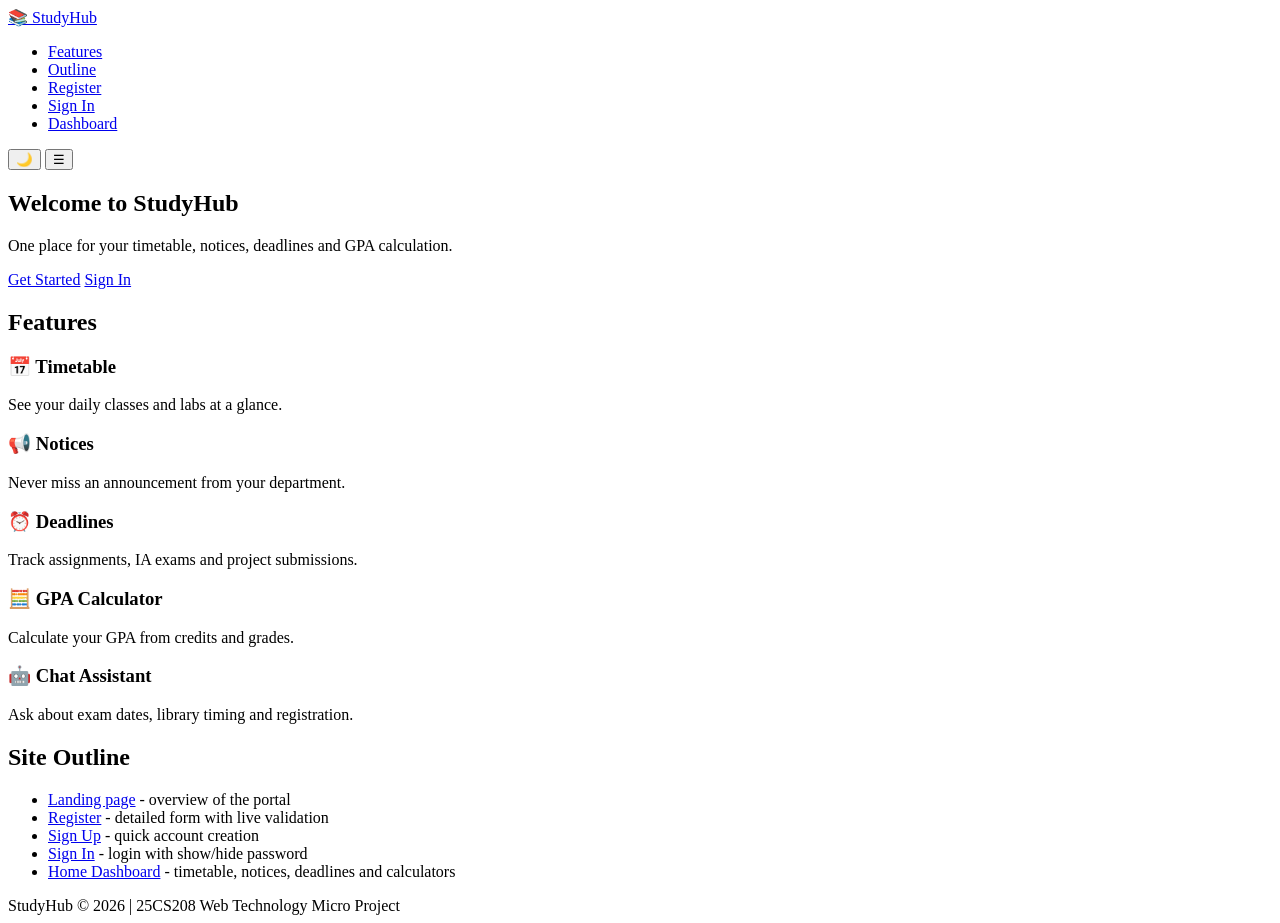
==== index.html @ f501159a "index.html" ====
<!DOCTYPE html>
<html lang="en" data-theme="light">
<head>
  <meta charset="UTF-8">
  <meta name="viewport" content="width=device-width, initial-scale=1.0">
  <title>StudyHub - Student Campus Portal</title>
  <link rel="stylesheet" href="css/styles.css">
  <link rel="stylesheet" href="css/layout.css">
</head>
<body>
  <header class="site-header">
    <nav class="nav-bar">
      <a href="index.html" class="brand">📚 StudyHub</a>
      <ul class="nav-links" data-drawer>
        <li><a href="#features">Features</a></li>
        <li><a href="#outline">Outline</a></li>
        <li><a href="register.html">Register</a></li>
        <li><a href="signin.html">Sign In</a></li>
        <li><a href="home.html">Dashboard</a></li>
      </ul>
      <div>
        <button class="icon-btn" id="themeToggle" aria-label="Toggle theme">🌙</button>
        <button class="icon-btn hamburger" id="hamburger" aria-label="Open menu">☰</button>
      </div>
    </nav>
  </header>

  <section class="hero">
    <h1>Welcome to StudyHub</h1>
    <p>One place for your timetable, notices, deadlines and GPA calculation.</p>
    <a href="register.html" class="btn">Get Started</a>
    <a href="signin.html" class="btn btn-outline">Sign In</a>
  </section>

  <section class="section" id="features">
    <h2>Features</h2>
    <div class="card-grid">
      <div class="card"><h3>📅 Timetable</h3><p>See your daily classes and labs at a glance.</p></div>
      <div class="card"><h3>📢 Notices</h3><p>Never miss an announcement from your department.</p></div>
      <div class="card"><h3>⏰ Deadlines</h3><p>Track assignments, IA exams and project submissions.</p></div>
      <div class="card"><h3>🧮 GPA Calculator</h3><p>Calculate your GPA from credits and grades.</p></div>
      <div class="card"><h3>🤖 Chat Assistant</h3><p>Ask about exam dates, library timing and registration.</p></div>
    </div>
  </section>

  <section class="section" id="outline">
    <h2>Site Outline</h2>
    <div class="card">
      <ul>
        <li><a href="index.html">Landing page</a> - overview of the portal</li>
        <li><a href="register.html">Register</a> - detailed form with live validation</li>
        <li><a href="signup.html">Sign Up</a> - quick account creation</li>
        <li><a href="signin.html">Sign In</a> - login with show/hide password</li>
        <li><a href="home.html">Home Dashboard</a> - timetable, notices, deadlines and calculators</li>
      </ul>
    </div>
  </section>

  <footer class="footer">StudyHub &copy; 2026 | 25CS208 Web Technology Micro Project</footer>

  <script src="js/theme.js"></script>
  <script src="js/chatbot.js"></script>
</body>
</html>
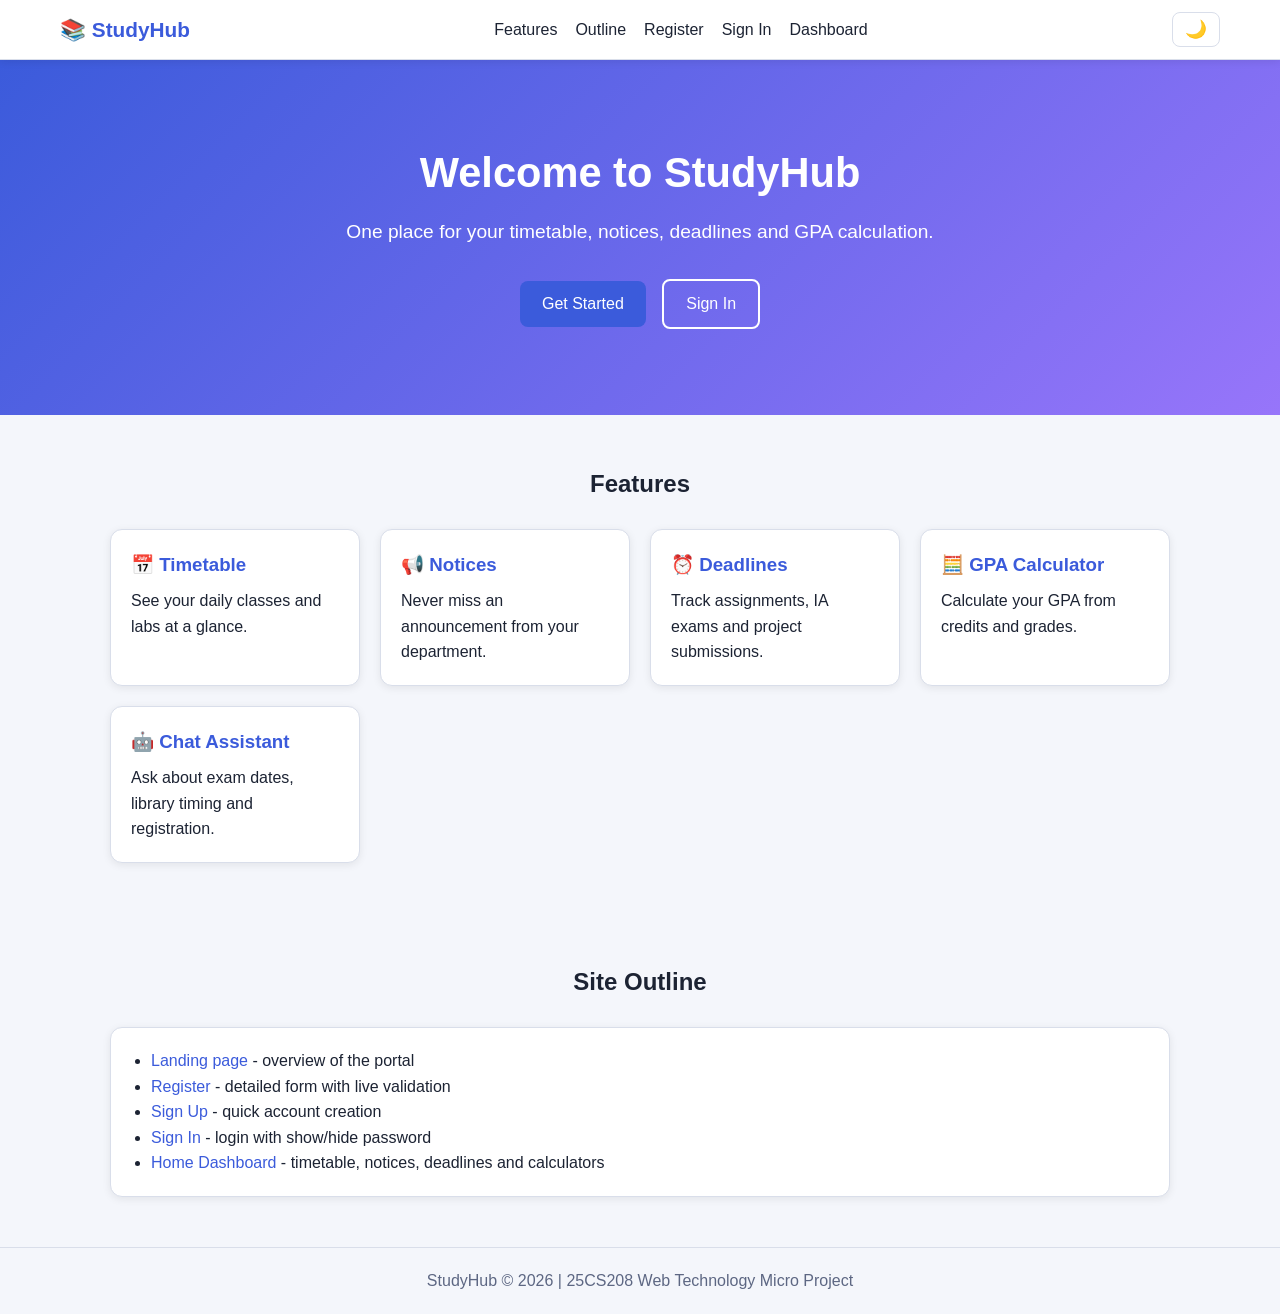
==== commit dfaa9f67: "Update index.html" ====
--- a/index.html
+++ b/index.html
@@ -4,8 +4,8 @@
   <meta charset="UTF-8">
   <meta name="viewport" content="width=device-width, initial-scale=1.0">
   <title>StudyHub - Student Campus Portal</title>
-  <link rel="stylesheet" href="css/styles.css">
-  <link rel="stylesheet" href="css/layout.css">
+  <link rel="stylesheet" href="styles.css">
+  <link rel="stylesheet" href="layout.css">
 </head>
 <body>
   <header class="site-header">
--- a/styles.css
+++ b/styles.css
@@ -0,0 +1,245 @@
+/* ===== styles.css : design tokens, base styles, components ===== */
+
+/* Light theme colour tokens (default) */
+:root {
+  --bg: #f4f6fb;
+  --card: #ffffff;
+  --text: #1c2333;
+  --muted: #5d6783;
+  --primary: #3b5bdb;
+  --primary-dark: #2f49b5;
+  --border: #d9deea;
+  --error: #d6336c;
+  --success: #2b8a3e;
+  --shadow: 0 2px 8px rgba(0, 0, 0, 0.08);
+}
+
+/* Dark theme colour tokens: switched by data-theme="dark" on <html> */
+[data-theme="dark"] {
+  --bg: #12141c;
+  --card: #1c202c;
+  --text: #e8ebf5;
+  --muted: #9aa3bd;
+  --primary: #748ffc;
+  --primary-dark: #5c7cfa;
+  --border: #323850;
+  --error: #ff6b9a;
+  --success: #51cf66;
+  --shadow: 0 2px 8px rgba(0, 0, 0, 0.5);
+}
+
+* { box-sizing: border-box; margin: 0; padding: 0; }
+
+body {
+  font-family: "Segoe UI", Arial, sans-serif;
+  background: var(--bg);
+  color: var(--text);
+  line-height: 1.6;
+  transition: background 0.2s, color 0.2s;
+}
+
+a { color: var(--primary); text-decoration: none; }
+a:hover { text-decoration: underline; }
+
+/* ----- Header / navigation ----- */
+.site-header {
+  background: var(--card);
+  border-bottom: 1px solid var(--border);
+  box-shadow: var(--shadow);
+  position: sticky;
+  top: 0;
+  z-index: 50;
+}
+.nav-bar {
+  max-width: 1200px;
+  margin: auto;
+  padding: 12px 20px;
+  display: flex;
+  align-items: center;
+  justify-content: space-between;
+  gap: 16px;
+}
+.nav-bar > div { display: flex; gap: 8px; }
+.brand { font-size: 1.3rem; font-weight: 700; color: var(--primary); }
+.brand:hover { text-decoration: none; }
+.nav-links { display: flex; gap: 18px; align-items: center; list-style: none; }
+.nav-links a { color: var(--text); font-weight: 500; }
+
+/* ----- Buttons ----- */
+.btn {
+  display: inline-block;
+  padding: 10px 22px;
+  border: none;
+  border-radius: 8px;
+  background: var(--primary);
+  color: #fff;
+  font-size: 1rem;
+  cursor: pointer;
+  text-align: center;
+}
+.btn:hover { background: var(--primary-dark); text-decoration: none; }
+.btn:disabled { background: var(--muted); opacity: 0.5; cursor: not-allowed; }
+.btn-outline { background: transparent; color: var(--primary); border: 2px solid var(--primary); }
+.btn-outline:hover { background: var(--primary); color: #fff; }
+
+.icon-btn {
+  background: transparent;
+  border: 1px solid var(--border);
+  color: var(--text);
+  border-radius: 8px;
+  padding: 6px 12px;
+  font-size: 1.1rem;
+  cursor: pointer;
+}
+
+/* ----- Hero (landing page) ----- */
+.hero {
+  text-align: center;
+  padding: 80px 20px;
+  background: linear-gradient(135deg, var(--primary), #9775fa);
+  color: #fff;
+}
+.hero h1 { font-size: 2.6rem; margin-bottom: 10px; }
+.hero p { font-size: 1.2rem; margin-bottom: 26px; }
+.hero .btn { margin: 6px; }
+.hero .btn-outline { color: #fff; border-color: #fff; }
+.hero .btn-outline:hover { background: #fff; color: var(--primary); }
+
+/* ----- Sections and cards ----- */
+.section { max-width: 1100px; margin: auto; padding: 50px 20px; }
+.section h2 { text-align: center; margin-bottom: 26px; }
+.card {
+  background: var(--card);
+  border: 1px solid var(--border);
+  border-radius: 12px;
+  padding: 20px;
+  box-shadow: var(--shadow);
+}
+.card h3 { margin-bottom: 8px; color: var(--primary); }
+.card ul { margin-left: 20px; }
+
+.footer {
+  text-align: center;
+  padding: 20px;
+  color: var(--muted);
+  border-top: 1px solid var(--border);
+}
+
+/* ----- Forms ----- */
+.form-wrap { max-width: 480px; margin: 40px auto; padding: 0 16px; }
+.form-wrap h1 { text-align: center; margin-bottom: 16px; }
+.form-group { margin-bottom: 16px; }
+.form-group label { display: block; font-weight: 600; margin-bottom: 4px; }
+.form-group input,
+.form-group select {
+  width: 100%;
+  padding: 10px;
+  border: 2px solid var(--border);
+  border-radius: 8px;
+  background: var(--bg);
+  color: var(--text);
+  font-size: 1rem;
+}
+/* Validation states */
+input.invalid, select.invalid { border-color: var(--error); background: rgba(214, 51, 108, 0.08); }
+input.valid, select.valid { border-color: var(--success); }
+.error-msg { display: block; color: var(--error); font-size: 0.85rem; margin-top: 4px; min-height: 1em; }
+.form-wrap .btn { width: 100%; }
+.form-note { text-align: center; margin-top: 14px; }
+
+.pw-box { position: relative; }
+.pw-box input { padding-right: 48px; }
+.pw-box .eye-btn {
+  position: absolute; right: 6px; top: 50%; transform: translateY(-50%);
+  background: none; border: none; font-size: 1.2rem; cursor: pointer; color: var(--text);
+}
+
+.alert-banner {
+  display: none;
+  background: rgba(214, 51, 108, 0.12);
+  border: 1px solid var(--error);
+  color: var(--error);
+  padding: 10px 14px;
+  border-radius: 8px;
+  margin-bottom: 14px;
+}
+.alert-banner.show { display: block; }
+.success-banner {
+  display: none;
+  background: rgba(43, 138, 62, 0.12);
+  border: 1px solid var(--success);
+  color: var(--success);
+  padding: 10px 14px;
+  border-radius: 8px;
+  margin-bottom: 14px;
+}
+.success-banner.show { display: block; }
+
+/* ----- Calculator ----- */
+.calc { max-width: 280px; margin: auto; }
+.calc-screen {
+  background: #0b1020;
+  color: #7CFC9A;
+  font-family: "Courier New", monospace;
+  font-size: 1.6rem;
+  text-align: right;
+  padding: 12px;
+  border-radius: 8px;
+  margin-bottom: 10px;
+  min-height: 52px;
+  overflow-x: auto;
+}
+.calc-keys { display: grid; grid-template-columns: repeat(4, 1fr); gap: 6px; }
+.calc-keys button {
+  padding: 12px 0;
+  font-size: 1.1rem;
+  border: 1px solid var(--border);
+  background: var(--bg);
+  color: var(--text);
+  border-radius: 8px;
+  cursor: pointer;
+}
+.calc-keys button:hover { background: var(--border); }
+.calc-keys .op { background: var(--primary); color: #fff; }
+.calc-keys .clear { background: var(--error); color: #fff; }
+
+/* ----- Chatbot ----- */
+.chat-fab {
+  position: fixed;
+  bottom: 20px;
+  right: 20px;
+  width: 58px;
+  height: 58px;
+  border-radius: 50%;
+  border: none;
+  background: var(--primary);
+  color: #fff;
+  font-size: 1.6rem;
+  cursor: pointer;
+  box-shadow: 0 4px 12px rgba(0, 0, 0, 0.3);
+  z-index: 100;
+}
+.chat-panel {
+  position: fixed;
+  bottom: 90px;
+  right: 20px;
+  width: 320px;
+  max-width: calc(100vw - 40px);
+  height: 420px;
+  background: var(--card);
+  border: 1px solid var(--border);
+  border-radius: 12px;
+  box-shadow: 0 6px 20px rgba(0, 0, 0, 0.3);
+  display: none;
+  flex-direction: column;
+  z-index: 100;
+}
+.chat-panel.open { display: flex; }
+.chat-head { background: var(--primary); color: #fff; padding: 10px 14px; border-radius: 12px 12px 0 0; font-weight: 600; }
+.chat-log { flex: 1; overflow-y: auto; padding: 10px; display: flex; flex-direction: column; gap: 8px; }
+.user-msg, .bot-msg { max-width: 80%; padding: 8px 12px; border-radius: 12px; font-size: 0.92rem; }
+.user-msg { align-self: flex-end; background: var(--primary); color: #fff; }
+.bot-msg { align-self: flex-start; background: var(--bg); border: 1px solid var(--border); }
+.chat-input { display: flex; border-top: 1px solid var(--border); }
+.chat-input input { flex: 1; border: none; padding: 10px; background: var(--card); color: var(--text); font-size: 0.95rem; }
+.chat-input button { border: none; background: var(--primary); color: #fff; padding: 0 16px; cursor: pointer; border-radius: 0 0 12px 0; }
--- a/layout.css
+++ b/layout.css
@@ -0,0 +1,68 @@
+/* ===== layout.css : responsive layouts ===== */
+
+/* Feature cards on landing page */
+.card-grid { display: grid; grid-template-columns: repeat(auto-fit, minmax(240px, 1fr)); gap: 20px; }
+
+/* Hamburger button is hidden on desktop */
+.hamburger { display: none; }
+
+/* ----- Dashboard: MOBILE first (< 768px) : single column with Flexbox ----- */
+.dashboard {
+  display: flex;
+  flex-direction: column;
+  gap: 16px;
+  padding: 16px;
+  max-width: 1400px;
+  margin: auto;
+}
+.dashboard .sidebar { display: none; }            /* hidden until hamburger is tapped */
+.dashboard .sidebar.open { display: block; }
+.sidebar ul { list-style: none; }
+.sidebar li a { display: block; padding: 10px 12px; border-radius: 8px; color: var(--text); }
+.sidebar li a:hover, .sidebar li a.active { background: var(--primary); color: #fff; text-decoration: none; }
+.feed > .card, .rightbar > .card { margin-bottom: 16px; }
+
+.timetable { width: 100%; border-collapse: collapse; }
+.timetable th, .timetable td { border: 1px solid var(--border); padding: 8px; text-align: left; }
+.timetable th { background: var(--bg); }
+
+.notice-list, .deadline-list { list-style: none; }
+.notice-list li, .deadline-list li { padding: 8px 0; border-bottom: 1px solid var(--border); }
+.notice-list li:last-child, .deadline-list li:last-child { border-bottom: none; }
+.tag { display: inline-block; font-size: 0.75rem; background: var(--primary); color: #fff; padding: 1px 8px; border-radius: 10px; margin-right: 6px; }
+
+/* GPA calculator inputs */
+.gpa-row { display: flex; gap: 8px; margin-bottom: 8px; }
+.gpa-row input, .gpa-row select {
+  flex: 1; min-width: 0; padding: 8px; border: 1px solid var(--border);
+  border-radius: 6px; background: var(--bg); color: var(--text);
+}
+
+/* Small screens: nav links collapse into the hamburger drawer */
+@media (max-width: 767px) {
+  .hamburger { display: block; }
+  .nav-links { display: none; }
+  .nav-links.open {
+    display: flex;
+    flex-direction: column;
+    position: absolute;
+    top: 100%;
+    left: 0;
+    right: 0;
+    background: var(--card);
+    padding: 16px 20px;
+    border-bottom: 1px solid var(--border);
+  }
+  .hero h1 { font-size: 2rem; }
+}
+
+/* ----- Dashboard: DESKTOP (>= 768px) : 3-column CSS Grid ----- */
+@media (min-width: 768px) {
+  .dashboard {
+    display: grid;
+    grid-template-columns: 250px 1fr 300px;
+    align-items: start;
+  }
+  .dashboard .sidebar { display: block; }
+  .hamburger { display: none; }
+}
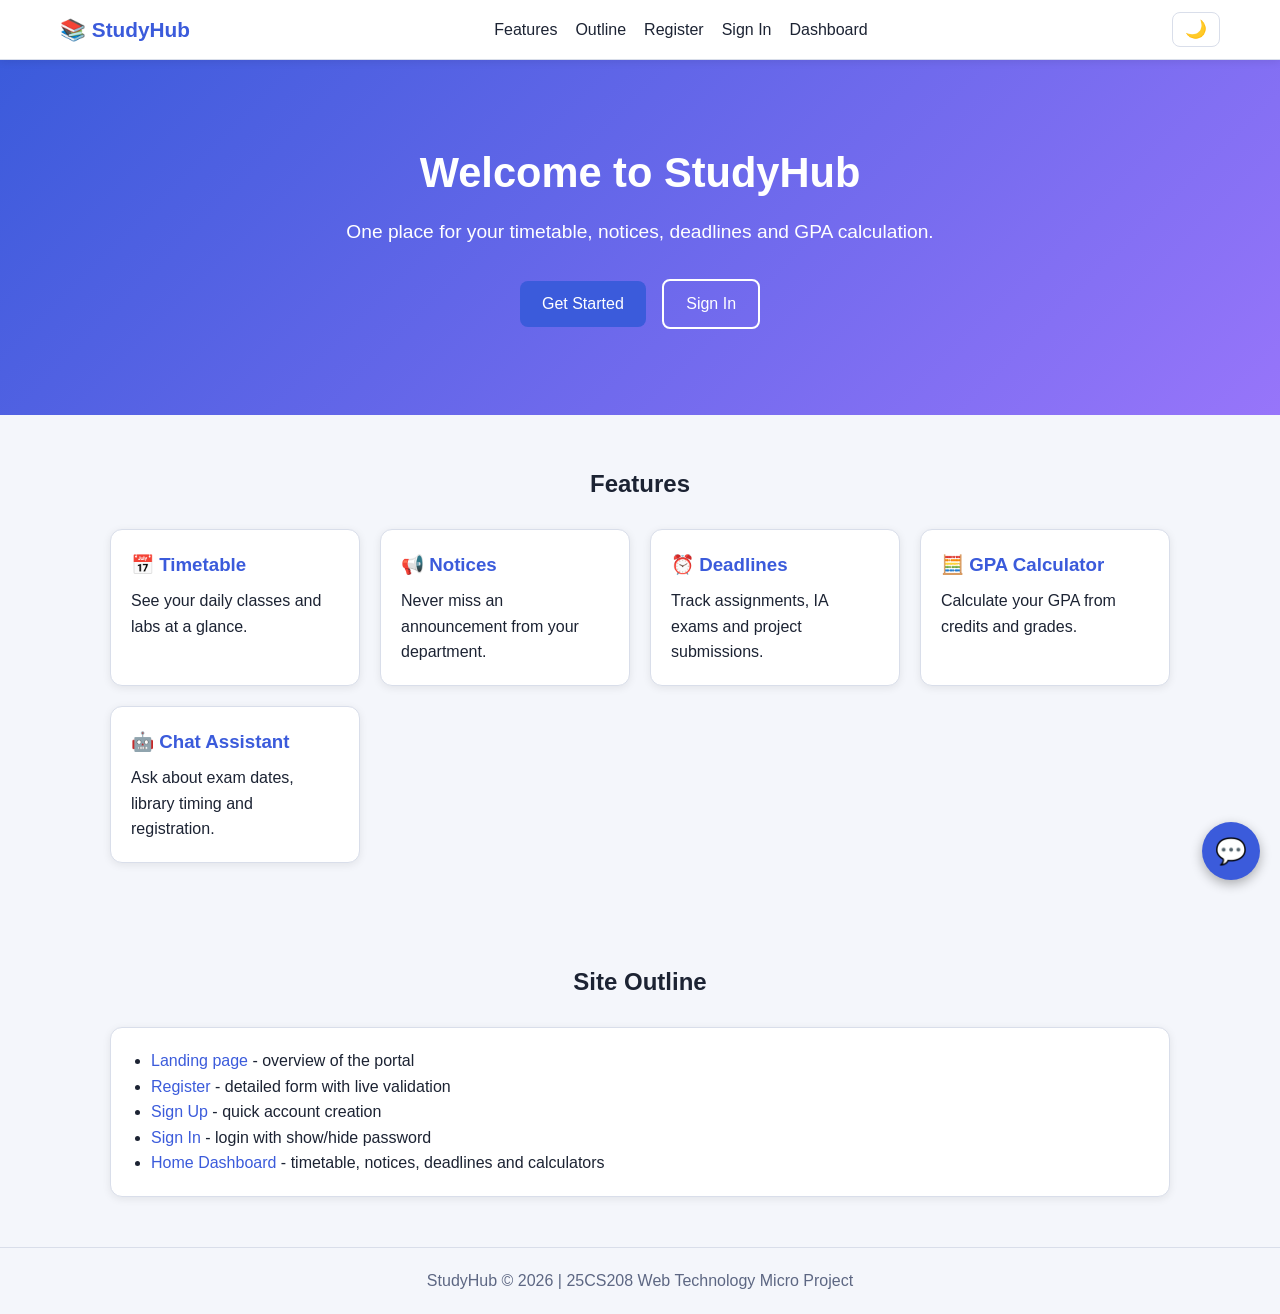
==== commit f5b6a69d: "Update index.html" ====
--- a/index.html
+++ b/index.html
@@ -58,7 +58,7 @@
 
   <footer class="footer">StudyHub &copy; 2026 | 25CS208 Web Technology Micro Project</footer>
 
-  <script src="js/theme.js"></script>
-  <script src="js/chatbot.js"></script>
+  <script src="theme.js"></script>
+  <script src="chatbot.js"></script>
 </body>
 </html>
